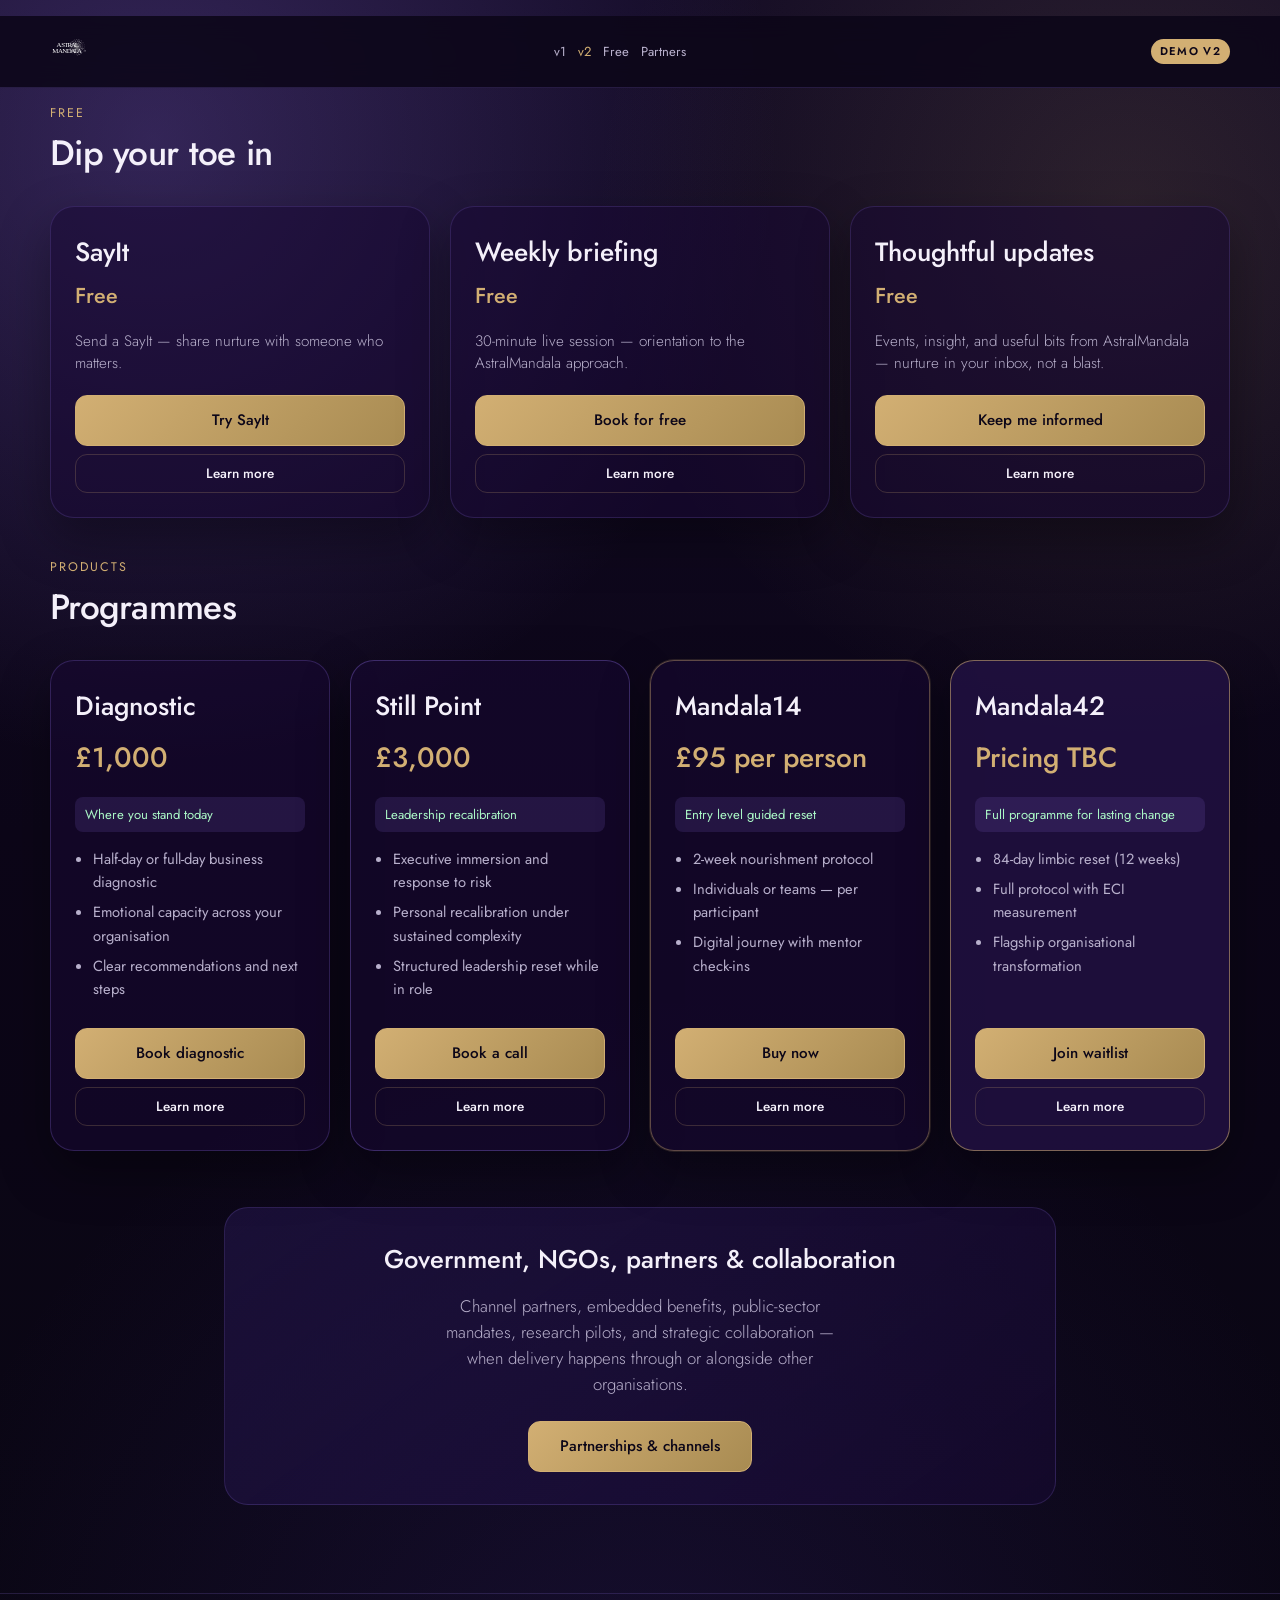
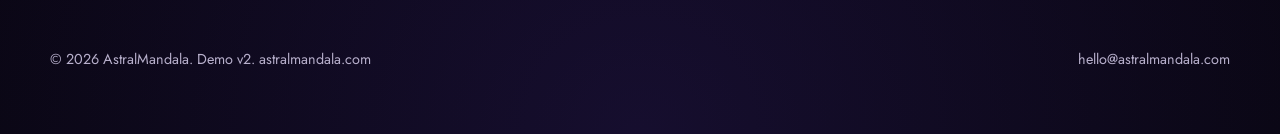
==== free.html @ 31e2dfb7 "v2 update" ====
<!DOCTYPE html>
<html lang="en">
<head>
  <meta charset="UTF-8">
  <meta http-equiv="refresh" content="0; url=index-v2.html#free">
  <link rel="canonical" href="index-v2.html#free">
  <title>Redirect — Free options</title>
</head>
<body>
  <p><a href="index-v2.html#free">Free options are on the v2 products page</a></p>
</body>
</html>
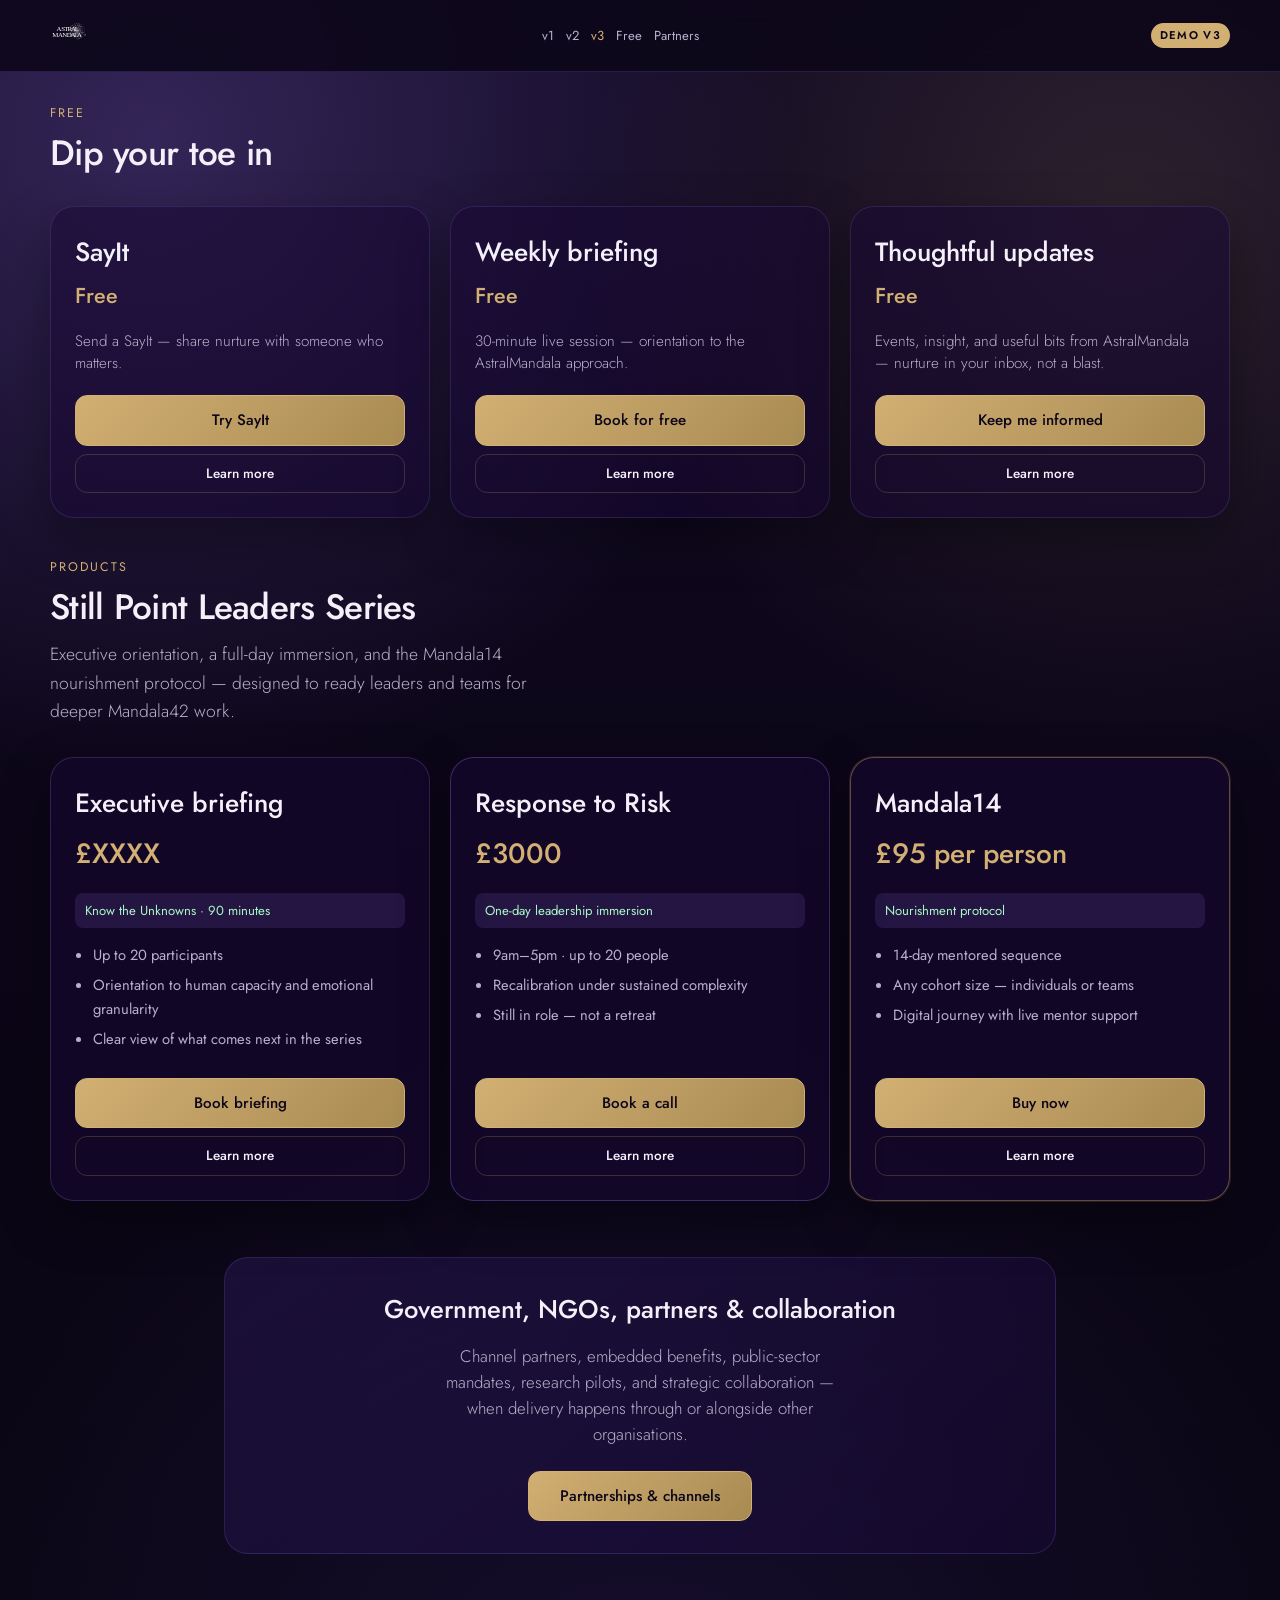
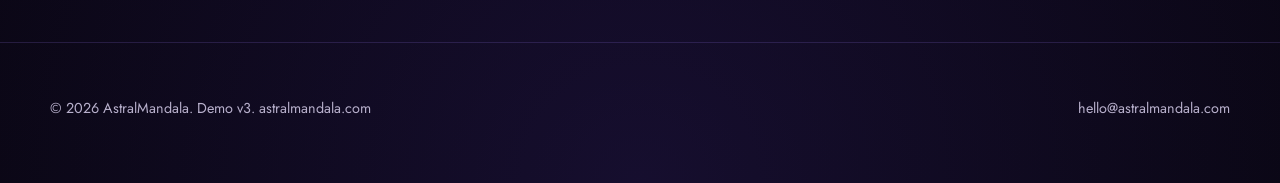
==== commit 50cf2e71: "v3" ====
--- a/free.html
+++ b/free.html
@@ -2,11 +2,11 @@
 <html lang="en">
 <head>
   <meta charset="UTF-8">
-  <meta http-equiv="refresh" content="0; url=index-v2.html#free">
-  <link rel="canonical" href="index-v2.html#free">
+  <meta http-equiv="refresh" content="0; url=index-v3.html#free">
+  <link rel="canonical" href="index-v3.html#free">
   <title>Redirect — Free options</title>
 </head>
 <body>
-  <p><a href="index-v2.html#free">Free options are on the v2 products page</a></p>
+  <p><a href="index-v3.html#free">Free options are on the v3 products page</a></p>
 </body>
 </html>
